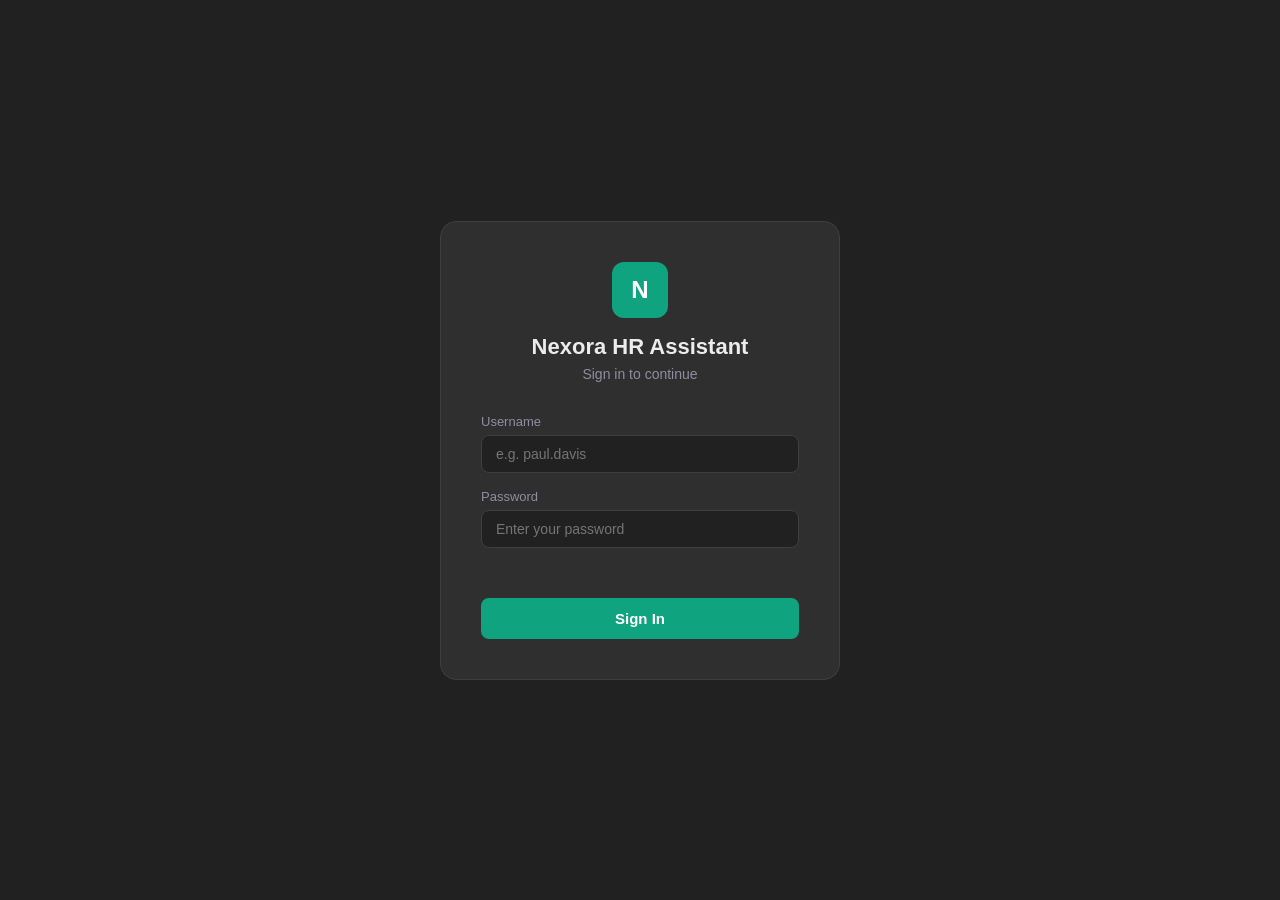
==== templates/index.html @ a0389c1e "W7 complete: FastAPI app_v2 + chat history PostgreSQL + RBAC fixes + multilingual + detailed answers" ====
<!DOCTYPE html>
<html lang="en">
<head>
    <meta charset="UTF-8">
    <meta name="viewport" content="width=device-width, initial-scale=1.0">
    <title>Nexora HR Assistant</title>
    <link rel="stylesheet" href="/static/style.css">
</head>
<body>

<!-- LOGIN PAGE -->
<div id="login-page" class="login-page">
    <div class="login-card">
        <div class="login-logo">
            <div class="logo-icon">N</div>
            <h1>Nexora HR Assistant</h1>
            <p>Sign in to continue</p>
        </div>
        <div class="login-form">
            <div class="input-group">
                <label>Username</label>
                <input type="text" id="username" placeholder="e.g. paul.davis" />
            </div>
            <div class="input-group">
                <label>Password</label>
                <input type="password" id="password" placeholder="Enter your password" />
            </div>
            <div id="login-error" class="error-msg"></div>
            <button id="login-btn" class="btn-primary">Sign In</button>
        </div>
    </div>
</div>

<!-- MAIN APP -->
<div id="app" class="app hidden">

    <!-- SIDEBAR -->
    <aside class="sidebar">
        <div class="sidebar-header">
            <div class="logo-small">N</div>
            <span>Nexora HR</span>
        </div>

        <button class="new-chat-btn" onclick="newChat()">
            <span>+</span> New Chat
        </button>

        <div class="sidebar-section">
            <div class="section-title">Recent</div>
            <div id="chat-history"></div>
        </div>

        <div class="sidebar-footer">
            <div class="user-info">
                <div class="user-avatar" id="user-avatar">A</div>
                <div class="user-details">
                    <div id="user-name">Admin</div>
                    <div id="user-role" class="user-role">ADMIN</div>
                </div>
            </div>
            <button class="logout-btn" onclick="logout()">Sign out</button>
        </div>
    </aside>

    <!-- MAIN CHAT -->
    <main class="chat-main">

        <!-- TOP BAR -->
        <div class="topbar">
            <div class="topbar-left">
                <select id="model-select" class="model-select" onchange="switchModel()">
                </select>
            </div>
            <div class="topbar-right" id="topbar-dept"></div>
        </div>

        <!-- CHAT AREA -->
        <div id="chat-area" class="chat-area">
            <div class="welcome-screen" id="welcome-screen">
                <div class="welcome-logo">N</div>
                <h2>How can I help you today?</h2>
                <p>Ask me anything about HR policies or employee information</p>
                <div class="suggestions">
                    <div class="suggestion" onclick="useSuggestion(this)">What is the remote work policy?</div>
                    <div class="suggestion" onclick="useSuggestion(this)">Who is the CEO?</div>
                    <div class="suggestion" onclick="useSuggestion(this)">How many employees are in Engineering?</div>
                    <div class="suggestion" onclick="useSuggestion(this)">What is the maternity leave policy?</div>
                </div>
            </div>
            <div id="messages"></div>
        </div>

        <!-- INPUT AREA -->
        <div class="input-area">
            <div id="feedback-bar" class="feedback-bar hidden">
                <span>Was this helpful?</span>
                <button class="fb-btn" onclick="sendFeedback(1)">👍</button>
                <button class="fb-btn" onclick="sendFeedback(-1)">👎</button>
                <input type="text" id="fb-comment" placeholder="Optional comment..." />
                <button class="fb-send" onclick="submitFeedback()">Send</button>
            </div>
            <div class="input-box">
                <textarea id="question-input" placeholder="Ask me anything about HR..." rows="1"
                    onkeydown="handleKey(event)" oninput="autoResize(this)"></textarea>
                <button id="send-btn" onclick="sendQuestion()">
                    <svg width="20" height="20" viewBox="0 0 24 24" fill="currentColor">
                        <path d="M2.01 21L23 12 2.01 3 2 10l15 2-15 2z"/>
                    </svg>
                </button>
            </div>
            <div class="input-footer">
                <span id="sources-display"></span>
            </div>
        </div>

    </main>
</div>

<script src="/static/app.js"></script>
</body>
</html>
---- static/style.css ----
* { margin: 0; padding: 0; box-sizing: border-box; }

:root {
    --bg-primary:    #212121;
    --bg-secondary:  #2f2f2f;
    --bg-sidebar:    #171717;
    --bg-input:      #2f2f2f;
    --text-primary:  #ececec;
    --text-secondary:#8e8ea0;
    --accent:        #10a37f;
    --accent-hover:  #0d8c6d;
    --border:        #3f3f3f;
    --user-bubble:   #2f2f2f;
    --ai-bubble:     #212121;
    --error:         #ef4444;
    --radius:        12px;
}

body { font-family: 'Segoe UI', sans-serif; background: var(--bg-primary); color: var(--text-primary); height: 100vh; overflow: hidden; }

/* ── LOGIN ── */
.login-page { display: flex; align-items: center; justify-content: center; height: 100vh; background: var(--bg-primary); }
.login-card { background: var(--bg-secondary); border-radius: 16px; padding: 40px; width: 400px; border: 1px solid var(--border); }
.login-logo { text-align: center; margin-bottom: 32px; }
.logo-icon { width: 56px; height: 56px; background: var(--accent); border-radius: 12px; display: flex; align-items: center; justify-content: center; font-size: 24px; font-weight: 700; color: white; margin: 0 auto 16px; }
.login-logo h1 { font-size: 22px; font-weight: 600; margin-bottom: 6px; }
.login-logo p { color: var(--text-secondary); font-size: 14px; }
.input-group { margin-bottom: 16px; }
.input-group label { display: block; font-size: 13px; color: var(--text-secondary); margin-bottom: 6px; }
.input-group input { width: 100%; padding: 10px 14px; background: var(--bg-primary); border: 1px solid var(--border); border-radius: 8px; color: var(--text-primary); font-size: 14px; outline: none; }
.input-group input:focus { border-color: var(--accent); }
.btn-primary { width: 100%; padding: 12px; background: var(--accent); color: white; border: none; border-radius: 8px; font-size: 15px; font-weight: 600; cursor: pointer; margin-top: 8px; }
.btn-primary:hover { background: var(--accent-hover); }
.error-msg { color: var(--error); font-size: 13px; margin-bottom: 8px; min-height: 18px; }

/* ── APP LAYOUT ── */
.app { display: flex; height: 100vh; }
.hidden { display: none !important; }

/* ── SIDEBAR ── */
.sidebar { width: 260px; background: var(--bg-sidebar); display: flex; flex-direction: column; padding: 12px; border-right: 1px solid var(--border); }
.sidebar-header { display: flex; align-items: center; gap: 10px; padding: 8px 4px 16px; font-weight: 600; font-size: 15px; }
.logo-small { width: 28px; height: 28px; background: var(--accent); border-radius: 6px; display: flex; align-items: center; justify-content: center; font-size: 14px; font-weight: 700; color: white; }
.new-chat-btn { width: 100%; padding: 10px 14px; background: transparent; border: 1px solid var(--border); border-radius: 8px; color: var(--text-primary); font-size: 14px; cursor: pointer; text-align: left; margin-bottom: 16px; display: flex; align-items: center; gap: 8px; }
.new-chat-btn:hover { background: var(--bg-secondary); }
.new-chat-btn span { font-size: 18px; }
.sidebar-section { flex: 1; overflow-y: auto; }
.section-title { font-size: 11px; color: var(--text-secondary); text-transform: uppercase; letter-spacing: 0.5px; padding: 4px 8px 8px; }
.history-item { padding: 8px 10px; border-radius: 6px; cursor: pointer; font-size: 13px; color: var(--text-secondary); white-space: nowrap; overflow: hidden; text-overflow: ellipsis; }
.history-item:hover { background: var(--bg-secondary); color: var(--text-primary); }
.history-item.active { background: var(--bg-secondary); color: var(--text-primary); border-left: 2px solid var(--accent); }
.sidebar-footer { border-top: 1px solid var(--border); padding-top: 12px; }
.user-info { display: flex; align-items: center; gap: 10px; padding: 8px; border-radius: 8px; margin-bottom: 8px; }
.user-avatar { width: 32px; height: 32px; background: var(--accent); border-radius: 50%; display: flex; align-items: center; justify-content: center; font-size: 14px; font-weight: 600; color: white; flex-shrink: 0; }
.user-details { flex: 1; min-width: 0; }
.user-details div:first-child { font-size: 13px; font-weight: 500; }
.user-role { font-size: 11px; color: var(--text-secondary); }
.logout-btn { width: 100%; padding: 8px; background: transparent; border: 1px solid var(--border); border-radius: 6px; color: var(--text-secondary); font-size: 13px; cursor: pointer; }
.logout-btn:hover { border-color: var(--error); color: var(--error); }

/* ── CHAT MAIN ── */
.chat-main { flex: 1; display: flex; flex-direction: column; overflow: hidden; }
.topbar { display: flex; align-items: center; justify-content: space-between; padding: 12px 20px; border-bottom: 1px solid var(--border); }
.model-select { background: var(--bg-secondary); border: 1px solid var(--border); color: var(--text-primary); padding: 6px 12px; border-radius: 8px; font-size: 13px; cursor: pointer; outline: none; }
.topbar-right { font-size: 13px; color: var(--text-secondary); }

/* ── CHAT AREA ── */
.chat-area { flex: 1; overflow-y: auto; padding: 20px; }
.welcome-screen { text-align: center; padding: 80px 20px 40px; }
.welcome-logo { width: 64px; height: 64px; background: var(--accent); border-radius: 16px; display: flex; align-items: center; justify-content: center; font-size: 28px; font-weight: 700; color: white; margin: 0 auto 20px; }
.welcome-screen h2 { font-size: 24px; margin-bottom: 8px; }
.welcome-screen p { color: var(--text-secondary); font-size: 15px; margin-bottom: 32px; }
.suggestions { display: grid; grid-template-columns: 1fr 1fr; gap: 10px; max-width: 600px; margin: 0 auto; }
.suggestion { background: var(--bg-secondary); border: 1px solid var(--border); border-radius: 10px; padding: 12px 16px; font-size: 13px; cursor: pointer; text-align: left; color: var(--text-secondary); }
.suggestion:hover { border-color: var(--accent); color: var(--text-primary); }

/* ── MESSAGES ── */
.message { display: flex; gap: 14px; padding: 16px 0; max-width: 800px; margin: 0 auto; }
.message.user { flex-direction: row-reverse; }
.msg-avatar { width: 32px; height: 32px; border-radius: 50%; display: flex; align-items: center; justify-content: center; font-size: 13px; font-weight: 600; flex-shrink: 0; }
.message.user .msg-avatar { background: var(--accent); color: white; }
.message.ai .msg-avatar { background: #444; color: white; }
.msg-content { flex: 1; }
.msg-bubble { padding: 12px 16px; border-radius: var(--radius); font-size: 14px; line-height: 1.7; max-width: 100%; }
.message.user .msg-bubble { background: var(--accent); color: white; border-radius: var(--radius) var(--radius) 4px var(--radius); }
.message.ai .msg-bubble { background: var(--bg-secondary); color: var(--text-primary); border-radius: var(--radius) var(--radius) var(--radius) 4px; }
.msg-meta { font-size: 11px; color: var(--text-secondary); margin-top: 4px; }
.message.user .msg-meta { text-align: right; }
.typing { display: flex; gap: 4px; align-items: center; padding: 12px 16px; }
.typing span { width: 8px; height: 8px; background: var(--text-secondary); border-radius: 50%; animation: bounce 1.2s infinite; }
.typing span:nth-child(2) { animation-delay: 0.2s; }
.typing span:nth-child(3) { animation-delay: 0.4s; }
@keyframes bounce { 0%,80%,100% { transform: scale(0.6); } 40% { transform: scale(1); } }
.blocked-msg { background: #3f1f1f; border: 1px solid #ef4444; border-radius: var(--radius); padding: 12px 16px; font-size: 14px; color: #ef4444; }

/* ── INPUT AREA ── */
.input-area { padding: 16px 20px 20px; border-top: 1px solid var(--border); }
.feedback-bar { display: flex; align-items: center; gap: 10px; padding: 10px 14px; background: var(--bg-secondary); border-radius: 10px; margin-bottom: 10px; font-size: 13px; color: var(--text-secondary); }
.fb-btn { background: transparent; border: 1px solid var(--border); border-radius: 6px; padding: 4px 10px; cursor: pointer; font-size: 15px; }
.fb-btn:hover { border-color: var(--accent); }
.feedback-bar input { flex: 1; background: transparent; border: none; color: var(--text-primary); font-size: 13px; outline: none; }
.fb-send { background: var(--accent); color: white; border: none; border-radius: 6px; padding: 5px 12px; font-size: 13px; cursor: pointer; }
.input-box { display: flex; align-items: flex-end; gap: 10px; background: var(--bg-input); border: 1px solid var(--border); border-radius: 12px; padding: 10px 14px; }
.input-box textarea { flex: 1; background: transparent; border: none; color: var(--text-primary); font-size: 14px; outline: none; resize: none; max-height: 150px; line-height: 1.5; }
.input-box textarea::placeholder { color: var(--text-secondary); }
#send-btn { background: var(--accent); border: none; border-radius: 8px; padding: 8px; cursor: pointer; color: white; display: flex; align-items: center; justify-content: center; flex-shrink: 0; }
#send-btn:hover { background: var(--accent-hover); }
#send-btn:disabled { background: var(--border); cursor: not-allowed; }
.input-footer { font-size: 11px; color: var(--text-secondary); text-align: center; margin-top: 8px; }

/* ── SCROLLBAR ── */
::-webkit-scrollbar { width: 4px; }
::-webkit-scrollbar-track { background: transparent; }
::-webkit-scrollbar-thumb { background: var(--border); border-radius: 2px; }
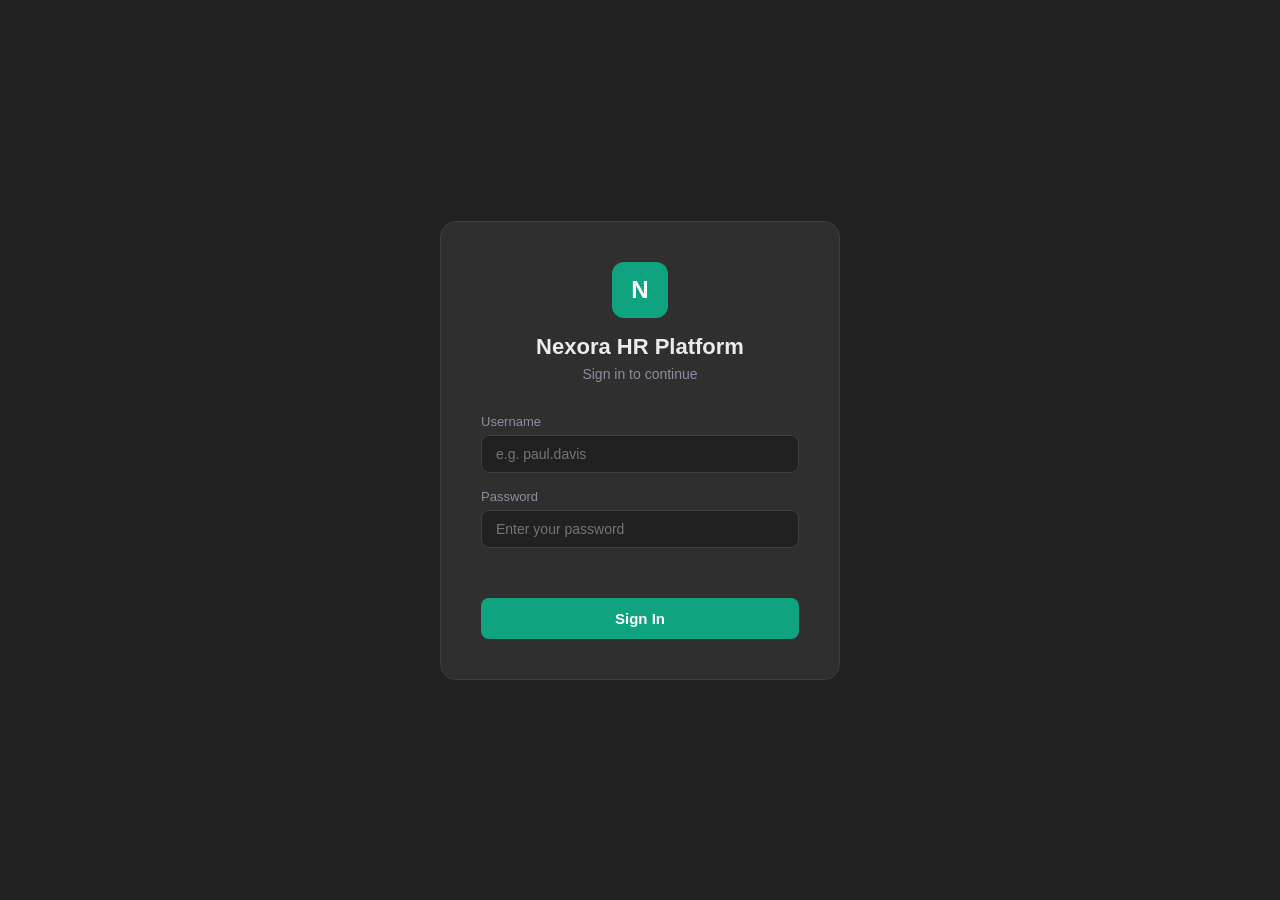
==== commit e28a9f7e: "Rename app to Nexora HR Platform + remove stray files" ====
--- a/templates/index.html
+++ b/templates/index.html
@@ -3,7 +3,7 @@
 <head>
     <meta charset="UTF-8">
     <meta name="viewport" content="width=device-width, initial-scale=1.0">
-    <title>Nexora HR Assistant</title>
+    <title>Nexora HR Platform</title>
     <link rel="stylesheet" href="/static/style.css">
 </head>
 <body>
@@ -13,7 +13,7 @@
     <div class="login-card">
         <div class="login-logo">
             <div class="logo-icon">N</div>
-            <h1>Nexora HR Assistant</h1>
+            <h1>Nexora HR Platform</h1>
             <p>Sign in to continue</p>
         </div>
         <div class="login-form">
